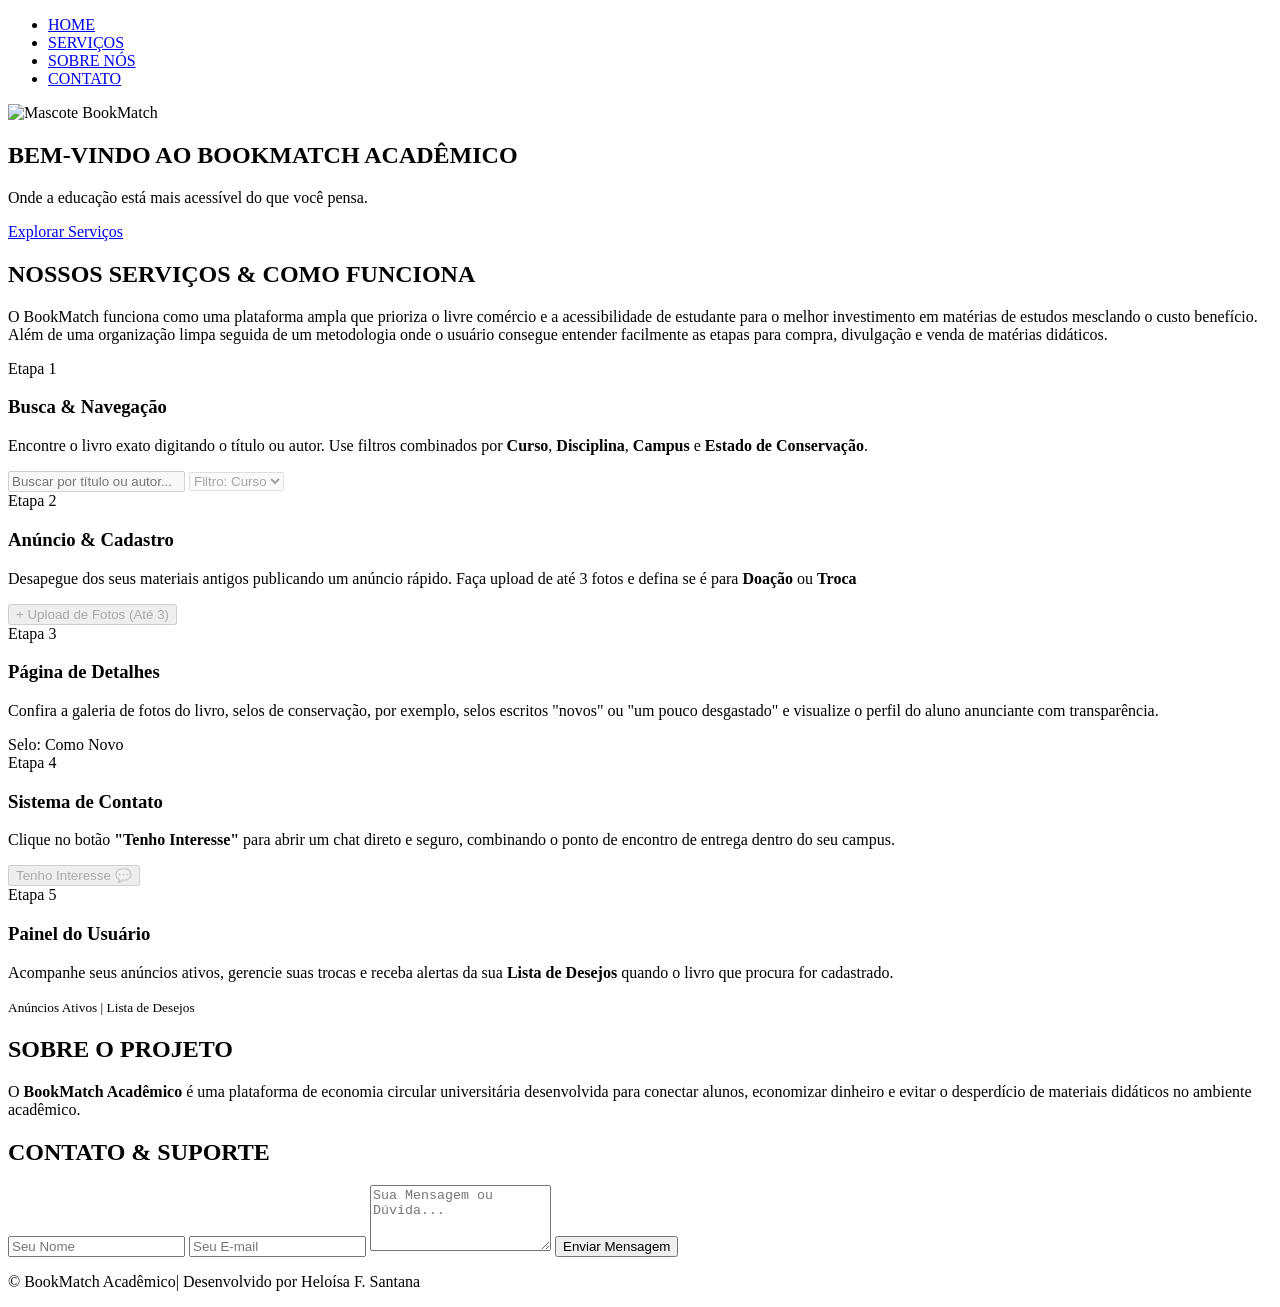
==== BookMatch/index.html @ ffeade40 "Update index.html" ====
<!DOCTYPE html>
<html lang="pt-br">
<head>
    <meta charset="UTF-8">
    <meta name="viewport" content="width=device-width, initial-scale=1.0">
    <title>BookMatch Acadêmico</title>
    <link rel="stylesheet" href="style.css">
</head>
<body>
    <header>
        <nav class="nav-container style-1 bg-red-bright">
            <ul>
                <li class="active"><a href="#home">HOME</a></li>
                <li><a href="#services">SERVIÇOS</a></li>
                <li><a href="#about">SOBRE NÓS</a></li>
                <li><a href="#contact">CONTATO</a></li>
            </ul>
        </nav>
    </header>

    <main>
       
        <section id="home" class="hero-container">
            <img src="https://i.ibb.co/rfb1pQ4j/image-removebg-preview.png" class="minha-foto" alt="Mascote BookMatch">
            <div class="hero-texto">
                <h1>BEM-VINDO AO BOOKMATCH ACADÊMICO</h1>
                <p>Onde a educação está mais acessível do que você pensa.</p>
                <a href="#services" class="btn-primary">Explorar Serviços</a>
            </div>
        </section>

     
        <section id="services" class="section-container">
            <h2 class="section-title">NOSSOS SERVIÇOS & COMO FUNCIONA</h2>
            <p class="section-subtitle">O BookMatch funciona como uma plataforma ampla que prioriza o livre comércio e a acessibilidade de estudante para o melhor investimento em matérias de estudos mesclando o custo benefício. Além de uma organização limpa seguida de um metodologia onde o usuário consegue entender facilmente as etapas para compra, divulgação e venda de matérias didáticos. </p>

            <div class="grid-services">
               
                <div class="card-service">
                    <span class="step-badge">Etapa 1</span>
                    <h3>Busca & Navegação</h3>
                    <p>Encontre o livro exato digitando o título ou autor. Use filtros combinados por <strong>Curso</strong>, <strong>Disciplina</strong>, <strong>Campus</strong> e <strong>Estado de Conservação</strong>.</p>
                    <div class="card-demo">
                        <input type="text" placeholder="Buscar por título ou autor..." disabled>
                        <select disabled><option>Filtro: Curso</option></select>
                    </div>
                </div>

                <div class="card-service">
                    <span class="step-badge">Etapa 2</span>
                    <h3>Anúncio & Cadastro</h3>
                    <p>Desapegue dos seus materiais antigos publicando um anúncio rápido. Faça upload de até 3 fotos e defina se é para <strong>Doação</strong> ou <strong>Troca</strong></p>
                    <div class="card-demo">
                        <button disabled>+ Upload de Fotos (Até 3)</button>
                    </div>
                </div>

           
                <div class="card-service">
                    <span class="step-badge">Etapa 3</span>
                    <h3>Página de Detalhes</h3>
                    <p>Confira a galeria de fotos do livro, selos de conservação, por exemplo, selos escritos "novos" ou "um pouco desgastado" e visualize o perfil do aluno anunciante com transparência.</p>
                    <div class="card-demo">
                        <span class="badge">Selo: Como Novo</span>
                    </div>
                </div>

      
                <div class="card-service">
                    <span class="step-badge">Etapa 4</span>
                    <h3>Sistema de Contato</h3>
                    <p>Clique no botão <strong>"Tenho Interesse"</strong> para abrir um chat direto e seguro, combinando o ponto de encontro de entrega dentro do seu campus.</p>
                    <div class="card-demo">
                        <button disabled class="btn-action">Tenho Interesse 💬</button>
                    </div>
                </div>

             
                <div class="card-service">
                    <span class="step-badge">Etapa 5</span>
                    <h3>Painel do Usuário</h3>
                    <p>Acompanhe seus anúncios ativos, gerencie suas trocas e receba alertas da sua <strong>Lista de Desejos</strong> quando o livro que procura for cadastrado.</p>
                    <div class="card-demo">
                        <small>Anúncios Ativos | Lista de Desejos</small>
                    </div>
                </div>
            </div>
        </section>

        <section id="about" class="section-container bg-card">
            <h2 class="section-title">SOBRE O PROJETO</h2>
            <p>O <strong>BookMatch Acadêmico</strong> é uma plataforma de economia circular universitária desenvolvida para conectar alunos, economizar dinheiro e evitar o desperdício de materiais didáticos no ambiente acadêmico.</p>
        </section>


        <section id="contact" class="section-container">
            <h2 class="section-title">CONTATO & SUPORTE</h2>
            <form class="form-contact" onsubmit="event.preventDefault();">
                <input type="text" placeholder="Seu Nome" required>
                <input type="email" placeholder="Seu E-mail" required>
                <textarea placeholder="Sua Mensagem ou Dúvida..." rows="4" required></textarea>
                <button type="submit" class="btn-primary">Enviar Mensagem</button>
            </form>
        </section>
    </main>

    <footer>
        <p>&copy; BookMatch Acadêmico| Desenvolvido por Heloísa F. Santana</p>
    </footer>

</body>
</html>
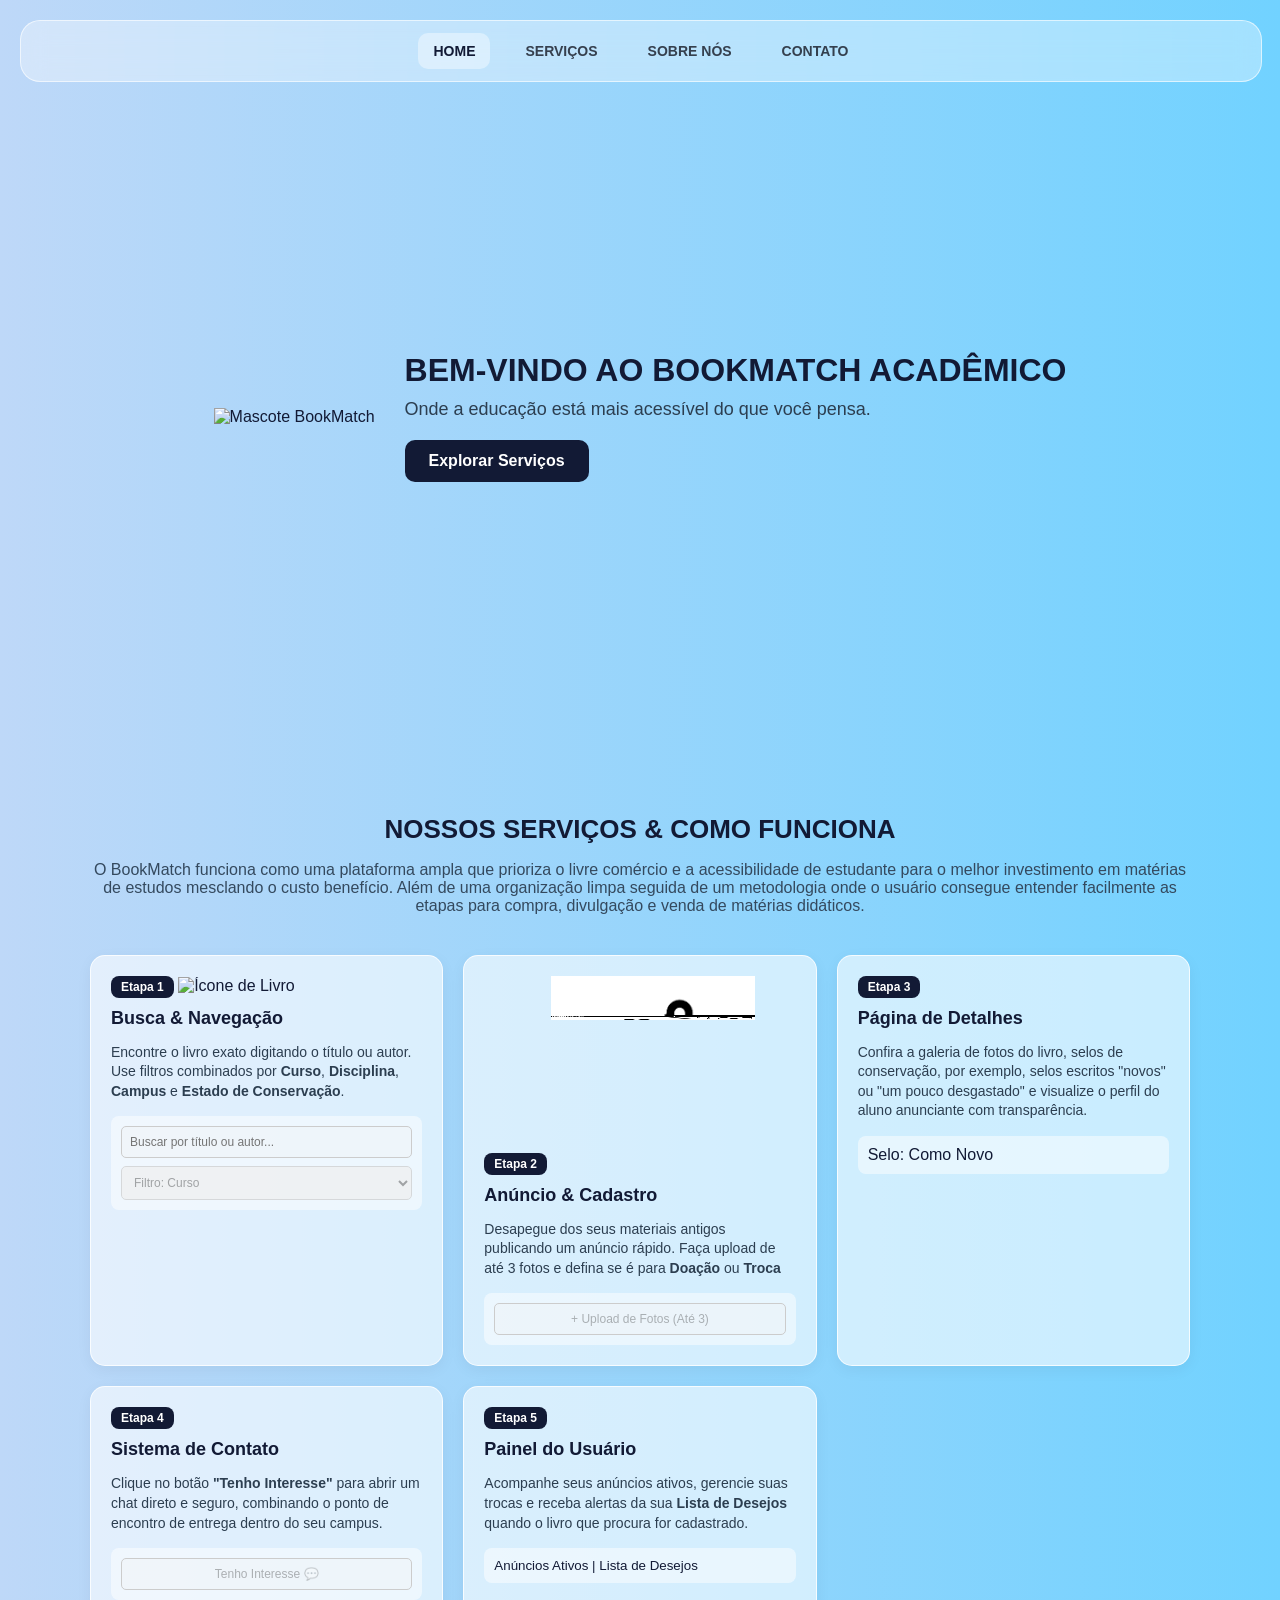
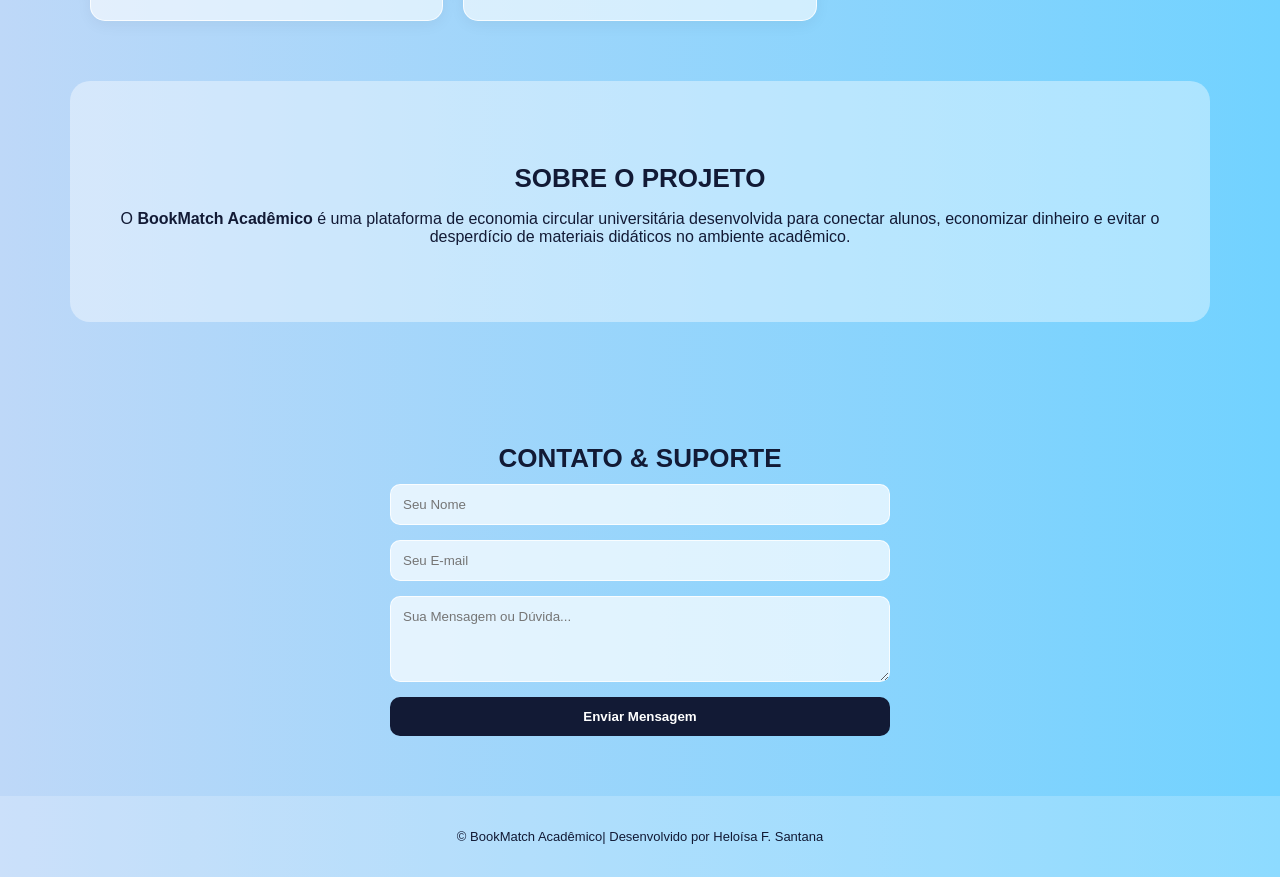
==== commit 79d6456b: "Update index.html" ====
--- a/BookMatch/index.html
+++ b/BookMatch/index.html
@@ -19,7 +19,7 @@
     </header>
 
     <main>
-       
+        
         <section id="home" class="hero-container">
             <img src="https://i.ibb.co/rfb1pQ4j/image-removebg-preview.png" class="minha-foto" alt="Mascote BookMatch">
             <div class="hero-texto">
@@ -38,6 +38,7 @@
                
                 <div class="card-service">
                     <span class="step-badge">Etapa 1</span>
+                    <img src="https://cdn-icons-png.flaticon.com/512/29/29302.png" alt="Ícone de Livro" class="card-icon">
                     <h3>Busca & Navegação</h3>
                     <p>Encontre o livro exato digitando o título ou autor. Use filtros combinados por <strong>Curso</strong>, <strong>Disciplina</strong>, <strong>Campus</strong> e <strong>Estado de Conservação</strong>.</p>
                     <div class="card-demo">
@@ -48,6 +49,7 @@
 
                 <div class="card-service">
                     <span class="step-badge">Etapa 2</span>
+                    <img src="[data-uri]" alt="Ícone de Cadastro" class="card-icon">
                     <h3>Anúncio & Cadastro</h3>
                     <p>Desapegue dos seus materiais antigos publicando um anúncio rápido. Faça upload de até 3 fotos e defina se é para <strong>Doação</strong> ou <strong>Troca</strong></p>
                     <div class="card-demo">
@@ -65,7 +67,7 @@
                     </div>
                 </div>
 
-      
+     
                 <div class="card-service">
                     <span class="step-badge">Etapa 4</span>
                     <h3>Sistema de Contato</h3>
@@ -74,8 +76,9 @@
                         <button disabled class="btn-action">Tenho Interesse 💬</button>
                     </div>
                 </div>
+                
 
-             
+           
                 <div class="card-service">
                     <span class="step-badge">Etapa 5</span>
                     <h3>Painel do Usuário</h3>
--- a/BookMatch/style.css
+++ b/BookMatch/style.css
@@ -0,0 +1,212 @@
+body {
+    background: linear-gradient(to right, #bed8f8, #71d2ff);
+    margin: 0;
+    font-family: Arial, sans-serif;
+    scroll-behavior: smooth;
+    color: #121a35;
+}
+
+header {
+    position: sticky;
+    top: 0;
+    z-index: 1000;
+    padding: 20px;
+}
+
+.bg-red-bright { 
+    background: rgba(255, 255, 255, 0.35); 
+    backdrop-filter: blur(12px);
+    -webkit-backdrop-filter: blur(12px);
+    border-radius: 20px;
+    border: 1px solid rgba(255, 255, 255, 0.616);
+}
+
+.nav-container {
+    display: flex;
+    justify-content: center;
+    align-items: center;
+    height: 60px; 
+    width: 100%;
+}
+
+.nav-container ul {
+    display: flex;
+    list-style: none;
+    margin: 0;
+    padding: 0;
+    gap: 20px; 
+}
+
+.nav-container ul li a {
+    text-decoration: none;
+    color: rgba(20, 22, 34, 0.8); 
+    text-transform: uppercase;
+    font-size: 14px;
+    font-weight: bold;
+    padding: 10px 15px;
+    display: inline-block;
+    transition: all 0.3s ease; 
+}
+
+.nav-container ul li a:hover,
+.nav-container ul li.active a {
+    color: #121a35;
+    background: rgba(255, 255, 255, 0.4);
+    border-radius: 10px;
+}
+
+
+.hero-container {
+    display: flex;
+    align-items: center;
+    justify-content: center;
+    gap: 30px;
+    min-height: 70vh;
+    padding: 0 20px;
+}
+
+.hero-texto {
+    display: flex;
+    flex-direction: column;
+    align-items: flex-start;
+}
+
+.hero-texto h1 {
+    margin: 0 0 10px 0;
+    color: #121a35;
+    font-size: 32px;
+}
+
+.hero-texto p {
+    margin: 0 0 20px 0;
+    color: #2c3e50;
+    font-size: 18px;
+}
+
+.minha-foto {
+    max-width: 250px;
+    height: auto;
+}
+
+
+.section-container {
+    padding: 60px 20px;
+    max-width: 1100px;
+    margin: 0 auto;
+    text-align: center;
+}
+
+.section-title {
+    font-size: 26px;
+    margin-bottom: 10px;
+}
+
+.section-subtitle {
+    font-size: 16px;
+    color: #34495e;
+    margin-bottom: 40px;
+}
+
+.bg-card {
+    background: rgba(255, 255, 255, 0.4);
+    border-radius: 20px;
+    margin-bottom: 40px;
+}
+
+
+.grid-services {
+    display: grid;
+    grid-template-columns: repeat(auto-fit, minmax(280px, 1fr));
+    gap: 20px;
+    text-align: left;
+}
+
+.card-service {
+    background: rgba(255, 255, 255, 0.6);
+    border: 1px solid rgba(255, 255, 255, 0.8);
+    border-radius: 15px;
+    padding: 20px;
+    position: relative;
+    box-shadow: 0 4px 15px rgba(0, 0, 0, 0.05);
+}
+
+.step-badge {
+    background: #121a35;
+    color: #fff;
+    font-size: 12px;
+    font-weight: bold;
+    padding: 4px 10px;
+    border-radius: 8px;
+    display: inline-block;
+    margin-bottom: 10px;
+}
+
+.card-service h3 {
+    margin: 0 0 10px 0;
+    font-size: 18px;
+}
+
+.card-service p {
+    font-size: 14px;
+    line-height: 1.4;
+    color: #2c3e50;
+    margin-bottom: 15px;
+}
+
+.card-demo {
+    background: rgba(255, 255, 255, 0.5);
+    padding: 10px;
+    border-radius: 8px;
+    display: flex;
+    flex-direction: column;
+    gap: 8px;
+}
+
+.card-demo input, .card-demo select, .card-demo button {
+    width: 100%;
+    padding: 8px;
+    border-radius: 5px;
+    border: 1px solid #ccc;
+    font-size: 12px;
+    box-sizing: border-box;
+}
+
+.btn-primary {
+    background: #121a35;
+    color: white;
+    padding: 12px 24px;
+    text-decoration: none;
+    border-radius: 10px;
+    border: none;
+    cursor: pointer;
+    font-weight: bold;
+    transition: 0.3s;
+}
+
+.btn-primary:hover {
+    background: #2c3e50;
+}
+
+.form-contact {
+    display: flex;
+    flex-direction: column;
+    gap: 15px;
+    max-width: 500px;
+    margin: 0 auto;
+}
+
+.form-contact input, .form-contact textarea {
+    padding: 12px;
+    border-radius: 10px;
+    border: 1px solid rgba(255,255,255,0.8);
+    background: rgba(255,255,255,0.7);
+    font-family: inherit;
+}
+
+footer {
+    text-align: center;
+    padding: 20px;
+    font-size: 13px;
+    color: #121a35;
+    background: rgba(255, 255, 255, 0.2);
+}
